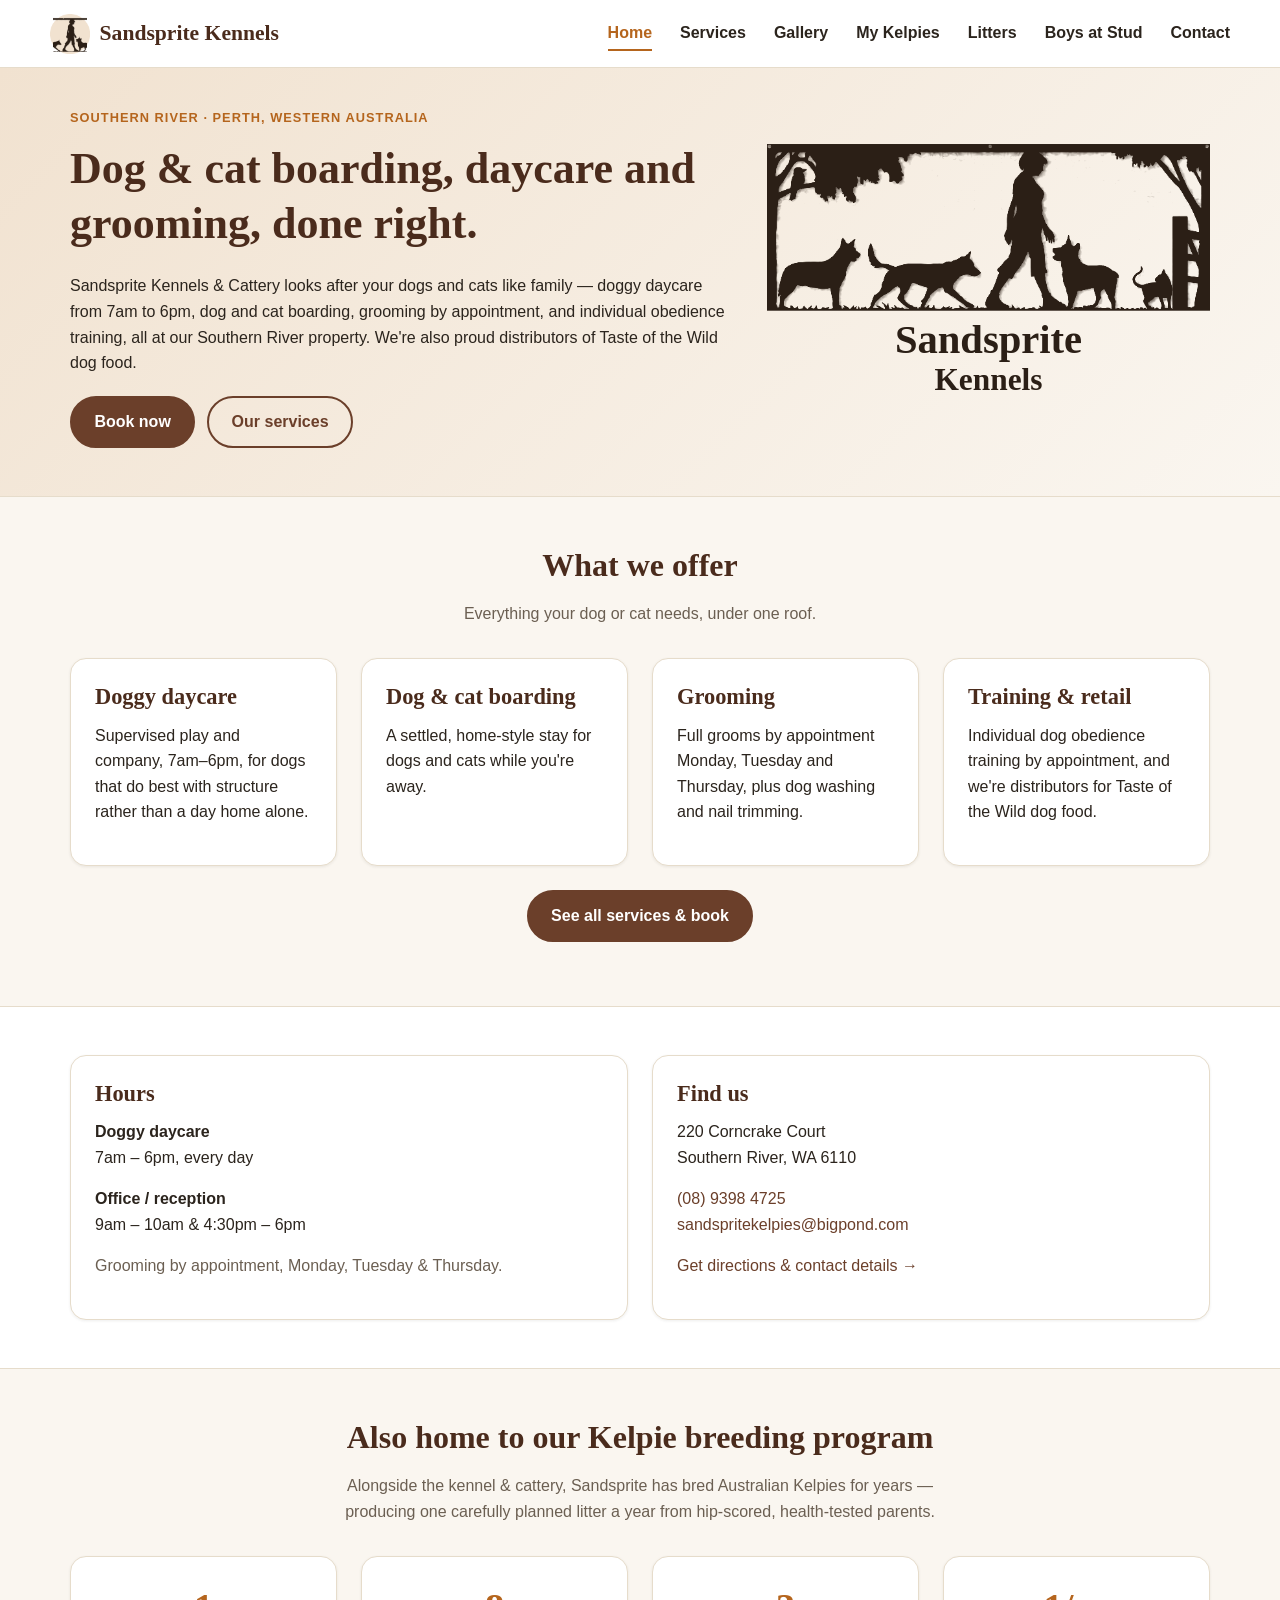
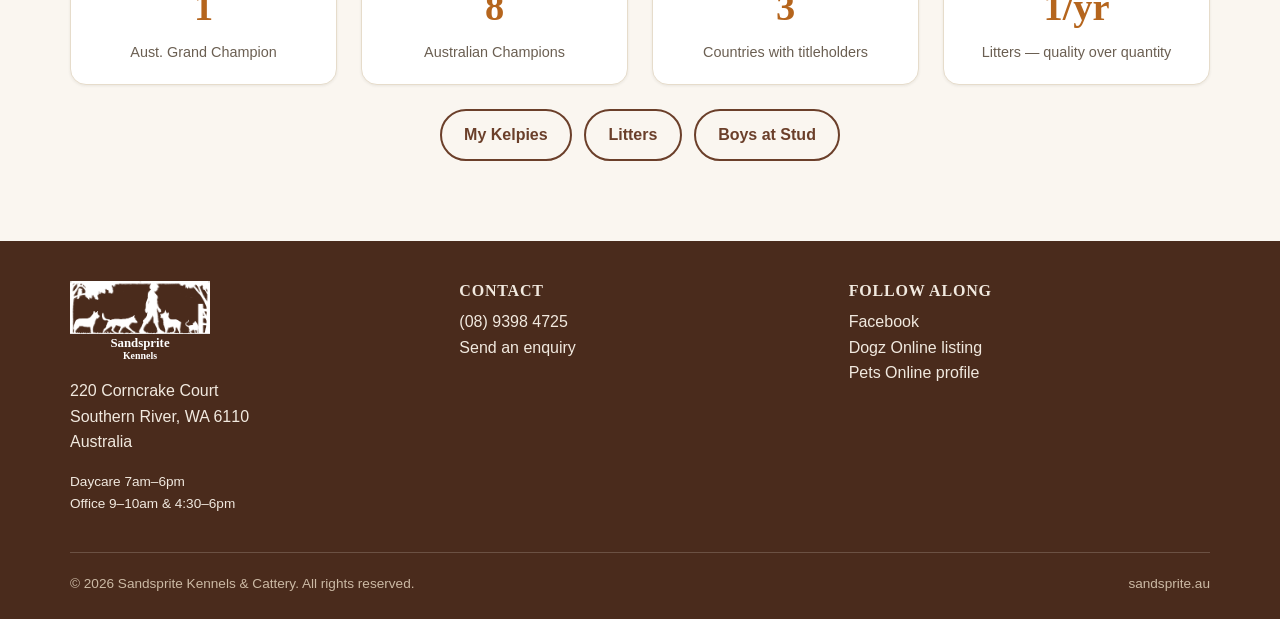
==== index.html @ 26568816 "Website Upload" ====
<!doctype html>
<html lang="en">
<head>
<meta charset="utf-8">
<meta name="viewport" content="width=device-width, initial-scale=1">
<title>Sandsprite Kennels &amp; Cattery | Dog &amp; Cat Boarding, Daycare, Grooming — Southern River, WA</title>
<meta name="description" content="Sandsprite Kennels &amp; Cattery in Southern River, Perth WA offers doggy daycare, dog and cat boarding, grooming, obedience training and pet food retail. Also home to our Australian Kelpie breeding program.">
<link rel="icon" type="image/png" href="assets/favicon.png">
<link rel="stylesheet" href="css/style.css">
</head>
<body>
<a class="skip-link" href="#main">Skip to content</a>

<header class="site-header">
  <div class="container nav-bar">
    <a class="brand" href="index.html">
      <img src="assets/favicon.png" alt="" width="40" height="40">
      Sandsprite Kennels
    </a>
    <button class="nav-toggle" aria-label="Toggle navigation menu" aria-expanded="false">
      <svg viewBox="0 0 24 24" fill="none" stroke-width="2" stroke-linecap="round"><line x1="3" y1="6" x2="21" y2="6"/><line x1="3" y1="12" x2="21" y2="12"/><line x1="3" y1="18" x2="21" y2="18"/></svg>
    </button>
    <ul class="nav-links">
      <li><a href="index.html" aria-current="page">Home</a></li>
      <li><a href="services.html">Services</a></li>
      <li><a href="gallery.html">Gallery</a></li>
      <li><a href="about.html">My Kelpies</a></li>
      <li><a href="litters.html">Litters</a></li>
      <li><a href="stud.html">Boys at Stud</a></li>
      <li><a href="contact.html">Contact</a></li>
    </ul>
  </div>
</header>

<main id="main">

  <section class="hero">
    <div class="container hero-grid">
      <div class="hero-copy">
        <p class="eyebrow">Southern River &middot; Perth, Western Australia</p>
        <h1>Dog &amp; cat boarding, daycare and grooming, done right.</h1>
        <p>Sandsprite Kennels &amp; Cattery looks after your dogs and cats like family — doggy daycare from 7am to 6pm, dog and cat boarding, grooming by appointment, and individual obedience training, all at our Southern River property. We're also proud distributors of Taste of the Wild dog food.</p>
        <div class="btn-row">
          <a class="btn btn-solid" href="https://petmanager.app/portal?token=ac464deee90670b23e10fb9045203dd208fde497" rel="noopener" target="_blank">Book now</a>
          <a class="btn" href="services.html">Our services</a>
        </div>
      </div>
      <div class="hero-art">
        <img src="assets/logo-sign.svg" alt="Sandsprite Kennels sign — a person walking with dogs" width="480" height="291">
      </div>
    </div>
  </section>

  <section class="section">
    <div class="container">
      <div class="section-head">
        <h2>What we offer</h2>
        <p class="muted">Everything your dog or cat needs, under one roof.</p>
      </div>
      <div class="grid grid-4">
        <div class="card">
          <h3>Doggy daycare</h3>
          <p>Supervised play and company, 7am&ndash;6pm, for dogs that do best with structure rather than a day home alone.</p>
        </div>
        <div class="card">
          <h3>Dog &amp; cat boarding</h3>
          <p>A settled, home-style stay for dogs and cats while you're away.</p>
        </div>
        <div class="card">
          <h3>Grooming</h3>
          <p>Full grooms by appointment Monday, Tuesday and Thursday, plus dog washing and nail trimming.</p>
        </div>
        <div class="card">
          <h3>Training &amp; retail</h3>
          <p>Individual dog obedience training by appointment, and we're distributors for Taste of the Wild dog food.</p>
        </div>
      </div>
      <p class="center" style="margin-top:1.5rem;"><a class="btn btn-solid" href="services.html">See all services &amp; book</a></p>
    </div>
  </section>

  <section class="section section-alt">
    <div class="container">
      <div class="grid grid-2">
        <div class="card">
          <h3>Hours</h3>
          <p><strong>Doggy daycare</strong><br>7am &ndash; 6pm, every day</p>
          <p><strong>Office / reception</strong><br>9am &ndash; 10am &amp; 4:30pm &ndash; 6pm</p>
          <p class="muted" style="margin-bottom:0;">Grooming by appointment, Monday, Tuesday &amp; Thursday.</p>
        </div>
        <div class="card">
          <h3>Find us</h3>
          <p>220 Corncrake Court<br>Southern River, WA 6110</p>
          <p><a href="tel:0893984725">(08) 9398 4725</a><br><a href="mailto:sandspritekelpies@bigpond.com">sandspritekelpies@bigpond.com</a></p>
          <p class="mt-0"><a href="contact.html">Get directions &amp; contact details &rarr;</a></p>
        </div>
      </div>
    </div>
  </section>

  <section class="section">
    <div class="container">
      <div class="section-head">
        <h2>Also home to our Kelpie breeding program</h2>
        <p class="muted">Alongside the kennel &amp; cattery, Sandsprite has bred Australian Kelpies for years &mdash; producing one carefully planned litter a year from hip-scored, health-tested parents.</p>
      </div>
      <div class="grid grid-4">
        <div class="card stat-card">
          <span class="stat-num">1</span>
          <span class="stat-label">Aust. Grand Champion</span>
        </div>
        <div class="card stat-card">
          <span class="stat-num">8</span>
          <span class="stat-label">Australian Champions</span>
        </div>
        <div class="card stat-card">
          <span class="stat-num">3</span>
          <span class="stat-label">Countries with titleholders</span>
        </div>
        <div class="card stat-card">
          <span class="stat-num">1/yr</span>
          <span class="stat-label">Litters &mdash; quality over quantity</span>
        </div>
      </div>
      <div class="btn-row center" style="justify-content:center;margin-top:1.5rem;">
        <a class="btn" href="about.html">My Kelpies</a>
        <a class="btn" href="litters.html">Litters</a>
        <a class="btn" href="stud.html">Boys at Stud</a>
      </div>
    </div>
  </section>

</main>

<footer class="site-footer">
  <div class="container">
    <div class="footer-grid">
      <div>
        <img class="footer-logo" src="assets/logo-sign.svg" alt="Sandsprite Kennels" width="140" height="85">
        <p>220 Corncrake Court<br>Southern River, WA 6110<br>Australia</p>
        <p style="margin-top:0.5rem;font-size:0.85rem;">Daycare 7am&ndash;6pm<br>Office 9&ndash;10am &amp; 4:30&ndash;6pm</p>
      </div>
      <div>
        <h4>Contact</h4>
        <p><a href="tel:0893984725">(08) 9398 4725</a><br>
        <a href="contact.html">Send an enquiry</a></p>
      </div>
      <div>
        <h4>Follow along</h4>
        <p><a href="https://www.facebook.com/p/Sandsprite-Kennels-61556303832501/" rel="noopener" target="_blank">Facebook</a><br>
        <a href="https://www.dogzonline.com.au/breeds/member.asp?name=trinity" rel="noopener" target="_blank">Dogz Online listing</a><br>
        <a href="https://petsonline.com.au/breeder/sandsprite/" rel="noopener" target="_blank">Pets Online profile</a></p>
      </div>
    </div>
    <div class="footer-bottom">
      <span>&copy; <span id="year"></span> Sandsprite Kennels &amp; Cattery. All rights reserved.</span>
      <span>sandsprite.au</span>
    </div>
  </div>
</footer>

<script src="js/main.js"></script>
<script>document.getElementById("year").textContent = new Date().getFullYear();</script>
</body>
</html>
---- css/style.css ----
/* Sandsprite Kennels — shared stylesheet
   Mobile-first. Breakpoints: 600px (tablet), 900px (small desktop), 1200px (wide desktop). */

:root {
  --color-bg: #faf6f0;
  --color-surface: #ffffff;
  --color-text: #2b241d;
  --color-text-muted: #6b5f52;
  --color-primary: #6b3f2a;
  --color-primary-dark: #4a2b1c;
  --color-accent: #b5651d;
  --color-accent-light: #f1e2d0;
  --color-border: #e6dccb;
  --radius: 10px;
  --radius-lg: 16px;
  --max-width: 1180px;
  --font-sans: -apple-system, BlinkMacSystemFont, "Segoe UI", Roboto, Helvetica, Arial, sans-serif;
  --font-serif: Georgia, "Times New Roman", serif;
  --shadow-sm: 0 1px 3px rgba(43, 36, 29, 0.08);
  --shadow-md: 0 6px 20px rgba(43, 36, 29, 0.12);
}

@media (prefers-color-scheme: dark) {
  :root {
    --color-bg: #201a15;
    --color-surface: #2a231c;
    --color-text: #f1e9df;
    --color-text-muted: #c7b9a8;
    --color-primary: #e0a978;
    --color-primary-dark: #f1c9a1;
    --color-accent: #d98a44;
    --color-accent-light: #3a2c1f;
    --color-border: #453a2f;
    --shadow-sm: 0 1px 3px rgba(0, 0, 0, 0.4);
    --shadow-md: 0 6px 20px rgba(0, 0, 0, 0.5);
  }
}

* {
  box-sizing: border-box;
}

html {
  -webkit-text-size-adjust: 100%;
  text-size-adjust: 100%;
}

body {
  margin: 0;
  font-family: var(--font-sans);
  color: var(--color-text);
  background: var(--color-bg);
  line-height: 1.6;
  overflow-x: hidden;
}

img {
  max-width: 100%;
  height: auto;
  display: block;
}

a {
  color: var(--color-primary);
  text-decoration: none;
}
a:hover,
a:focus-visible {
  text-decoration: underline;
}

h1, h2, h3, h4 {
  font-family: var(--font-serif);
  line-height: 1.25;
  margin: 0 0 0.5em;
  color: var(--color-primary-dark);
}

h1 { font-size: clamp(1.8rem, 5vw, 2.75rem); }
h2 { font-size: clamp(1.4rem, 3.5vw, 2rem); }
h3 { font-size: clamp(1.1rem, 2.5vw, 1.4rem); }

p { margin: 0 0 1em; }

.container {
  width: 100%;
  max-width: var(--max-width);
  margin: 0 auto;
  padding: 0 1.25rem;
}

/* Skip link for accessibility */
.skip-link {
  position: absolute;
  left: -9999px;
  top: 0;
  background: var(--color-primary);
  color: #fff;
  padding: 0.75rem 1.25rem;
  z-index: 1000;
  border-radius: 0 0 var(--radius) 0;
}
.skip-link:focus {
  left: 0;
}

/* ---------- Header / Nav ---------- */
.site-header {
  background: var(--color-surface);
  border-bottom: 1px solid var(--color-border);
  position: sticky;
  top: 0;
  z-index: 100;
}

.nav-bar {
  display: flex;
  align-items: center;
  justify-content: space-between;
  flex-wrap: wrap;
  padding: 0.85rem 0;
}

.brand {
  display: flex;
  align-items: center;
  gap: 0.6rem;
  font-family: var(--font-serif);
  font-size: 1.35rem;
  font-weight: bold;
  color: var(--color-primary-dark);
}
.brand:hover { text-decoration: none; }
.brand img { width: 40px; height: 40px; }

.nav-toggle {
  display: flex;
  align-items: center;
  justify-content: center;
  width: 44px;
  height: 44px;
  background: transparent;
  border: 1px solid var(--color-border);
  border-radius: var(--radius);
  cursor: pointer;
}
.nav-toggle svg { width: 22px; height: 22px; stroke: var(--color-primary-dark); }

.nav-links {
  list-style: none;
  margin: 0;
  padding: 1rem 0 0.5rem;
  display: none;
  flex-direction: column;
  gap: 0.25rem;
}
.nav-links.is-open { display: flex; flex-basis: 100%; width: 100%; }

.nav-links a {
  display: block;
  padding: 0.6rem 0.25rem;
  color: var(--color-text);
  font-weight: 600;
  border-bottom: 1px solid var(--color-border);
}
.nav-links a:hover,
.nav-links a[aria-current="page"] {
  color: var(--color-accent);
  text-decoration: none;
}

@media (min-width: 700px) {
  .nav-toggle { display: none; }
  .nav-links {
    display: flex !important;
    flex-direction: row;
    padding: 0;
    gap: 1.75rem;
  }
  .nav-links a {
    border-bottom: none;
    padding: 0.25rem 0;
  }
  .nav-links a[aria-current="page"] {
    border-bottom: 2px solid var(--color-accent);
  }
}

/* ---------- Hero ---------- */
.hero {
  background: linear-gradient(135deg, var(--color-accent-light), var(--color-bg));
  border-bottom: 1px solid var(--color-border);
  padding: 2.5rem 0 3rem;
}
.hero-grid {
  display: grid;
  gap: 2rem;
  align-items: center;
}
.hero-copy .eyebrow {
  text-transform: uppercase;
  letter-spacing: 0.08em;
  font-size: 0.8rem;
  font-weight: 700;
  color: var(--color-accent);
}
.hero-art {
  display: flex;
  justify-content: center;
}
.hero-art svg { width: 100%; max-width: 320px; }

@media (min-width: 900px) {
  .hero-grid {
    grid-template-columns: 3fr 2fr;
  }
}

/* ---------- Buttons ---------- */
.btn {
  display: inline-block;
  padding: 0.7rem 1.4rem;
  border-radius: 999px;
  font-weight: 700;
  border: 2px solid var(--color-primary);
  color: var(--color-primary);
  background: transparent;
}
.btn:hover { text-decoration: none; background: var(--color-primary); color: #fff; }
.btn-solid {
  background: var(--color-primary);
  color: #fff;
}
.btn-solid:hover { background: var(--color-primary-dark); border-color: var(--color-primary-dark); color: #fff; }
.btn-row { display: flex; flex-wrap: wrap; gap: 0.75rem; margin-top: 1.25rem; }

/* ---------- Sections ---------- */
.section {
  padding: 3rem 0;
}
.section-alt {
  background: var(--color-surface);
  border-top: 1px solid var(--color-border);
  border-bottom: 1px solid var(--color-border);
}
.section-head {
  max-width: 640px;
  margin: 0 auto 2rem;
  text-align: center;
}

/* ---------- Cards / grids ---------- */
.grid {
  display: grid;
  gap: 1.5rem;
  grid-template-columns: 1fr;
}
@media (min-width: 600px) {
  .grid-2 { grid-template-columns: repeat(2, 1fr); }
}
@media (min-width: 900px) {
  .grid-3 { grid-template-columns: repeat(3, 1fr); }
  .grid-4 { grid-template-columns: repeat(4, 1fr); }
}

.card {
  background: var(--color-surface);
  border: 1px solid var(--color-border);
  border-radius: var(--radius-lg);
  padding: 1.5rem;
  box-shadow: var(--shadow-sm);
}
.card h3 { margin-top: 0; }

.stat-card {
  text-align: center;
  padding: 1.25rem 1rem;
}
.stat-card .stat-num {
  font-family: var(--font-serif);
  font-size: clamp(1.6rem, 4vw, 2.4rem);
  color: var(--color-accent);
  font-weight: bold;
  display: block;
}
.stat-card .stat-label {
  color: var(--color-text-muted);
  font-size: 0.9rem;
}

/* ---------- Gallery ---------- */
.gallery-grid {
  display: grid;
  grid-template-columns: repeat(2, 1fr);
  gap: 0.75rem;
}
@media (min-width: 600px) {
  .gallery-grid { grid-template-columns: repeat(3, 1fr); gap: 1rem; }
}
@media (min-width: 900px) {
  .gallery-grid { grid-template-columns: repeat(4, 1fr); }
}
.gallery-item {
  position: relative;
  aspect-ratio: 4 / 3;
  border-radius: var(--radius);
  overflow: hidden;
  border: 1px solid var(--color-border);
  background: var(--color-accent-light);
  display: flex;
  align-items: center;
  justify-content: center;
}
.gallery-item svg { width: 45%; opacity: 0.55; }
.gallery-item img.photo {
  width: 100%;
  height: 100%;
  object-fit: cover;
}
.gallery-item figcaption {
  position: absolute;
  inset: auto 0 0 0;
  background: rgba(0, 0, 0, 0.65);
  color: #fff;
  font-size: 0.78rem;
  padding: 0.4rem 0.6rem;
  overflow: hidden;
  text-overflow: ellipsis;
  white-space: nowrap;
}

/* ---------- Tables (litters / pedigree-ish info) ---------- */
.table-wrap {
  overflow-x: auto;
  border: 1px solid var(--color-border);
  border-radius: var(--radius);
}
table {
  width: 100%;
  border-collapse: collapse;
  min-width: 480px;
}
th, td {
  text-align: left;
  padding: 0.75rem 1rem;
  border-bottom: 1px solid var(--color-border);
  white-space: nowrap;
}
th {
  background: var(--color-accent-light);
  color: var(--color-primary-dark);
}
tr:last-child td { border-bottom: none; }

/* ---------- Forms ---------- */
.form-grid {
  display: grid;
  gap: 1rem;
  grid-template-columns: 1fr;
  max-width: 640px;
}
@media (min-width: 600px) {
  .form-grid.two-col { grid-template-columns: 1fr 1fr; }
  .form-grid.two-col .full { grid-column: 1 / -1; }
}
label {
  font-weight: 600;
  display: block;
  margin-bottom: 0.35rem;
}
input, textarea, select {
  width: 100%;
  padding: 0.65rem 0.8rem;
  border: 1px solid var(--color-border);
  border-radius: var(--radius);
  font: inherit;
  color: var(--color-text);
  background: var(--color-surface);
}
input:focus, textarea:focus, select:focus {
  outline: 2px solid var(--color-accent);
  outline-offset: 1px;
}

/* ---------- Badges ---------- */
.badge {
  display: inline-block;
  background: var(--color-accent-light);
  color: var(--color-primary-dark);
  font-size: 0.8rem;
  font-weight: 700;
  padding: 0.25rem 0.65rem;
  border-radius: 999px;
  margin: 0 0.35rem 0.35rem 0;
}

/* ---------- Footer ---------- */
.site-footer {
  background: var(--color-primary-dark);
  color: #f1e9df;
  padding: 2.5rem 0 1.5rem;
  margin-top: 2rem;
}
.site-footer a { color: #f1e9df; }
.footer-logo {
  width: 140px;
  height: auto;
  margin-bottom: 0.75rem;
  filter: brightness(0) invert(1);
}
.footer-grid {
  display: grid;
  gap: 1.75rem;
  grid-template-columns: 1fr;
  margin-bottom: 1.5rem;
}
@media (min-width: 700px) {
  .footer-grid { grid-template-columns: repeat(3, 1fr); }
}
.footer-grid h4 {
  color: #f1e9df;
  font-size: 1rem;
  text-transform: uppercase;
  letter-spacing: 0.05em;
}
.footer-bottom {
  border-top: 1px solid rgba(241, 233, 223, 0.2);
  padding-top: 1.25rem;
  font-size: 0.85rem;
  color: #cbb9a4;
  display: flex;
  flex-wrap: wrap;
  gap: 0.5rem 1.5rem;
  justify-content: space-between;
}

/* ---------- Utility ---------- */
.muted { color: var(--color-text-muted); }
.center { text-align: center; }
.mt-0 { margin-top: 0; }
.notice {
  background: var(--color-accent-light);
  border: 1px solid var(--color-border);
  border-radius: var(--radius);
  padding: 1rem 1.25rem;
}
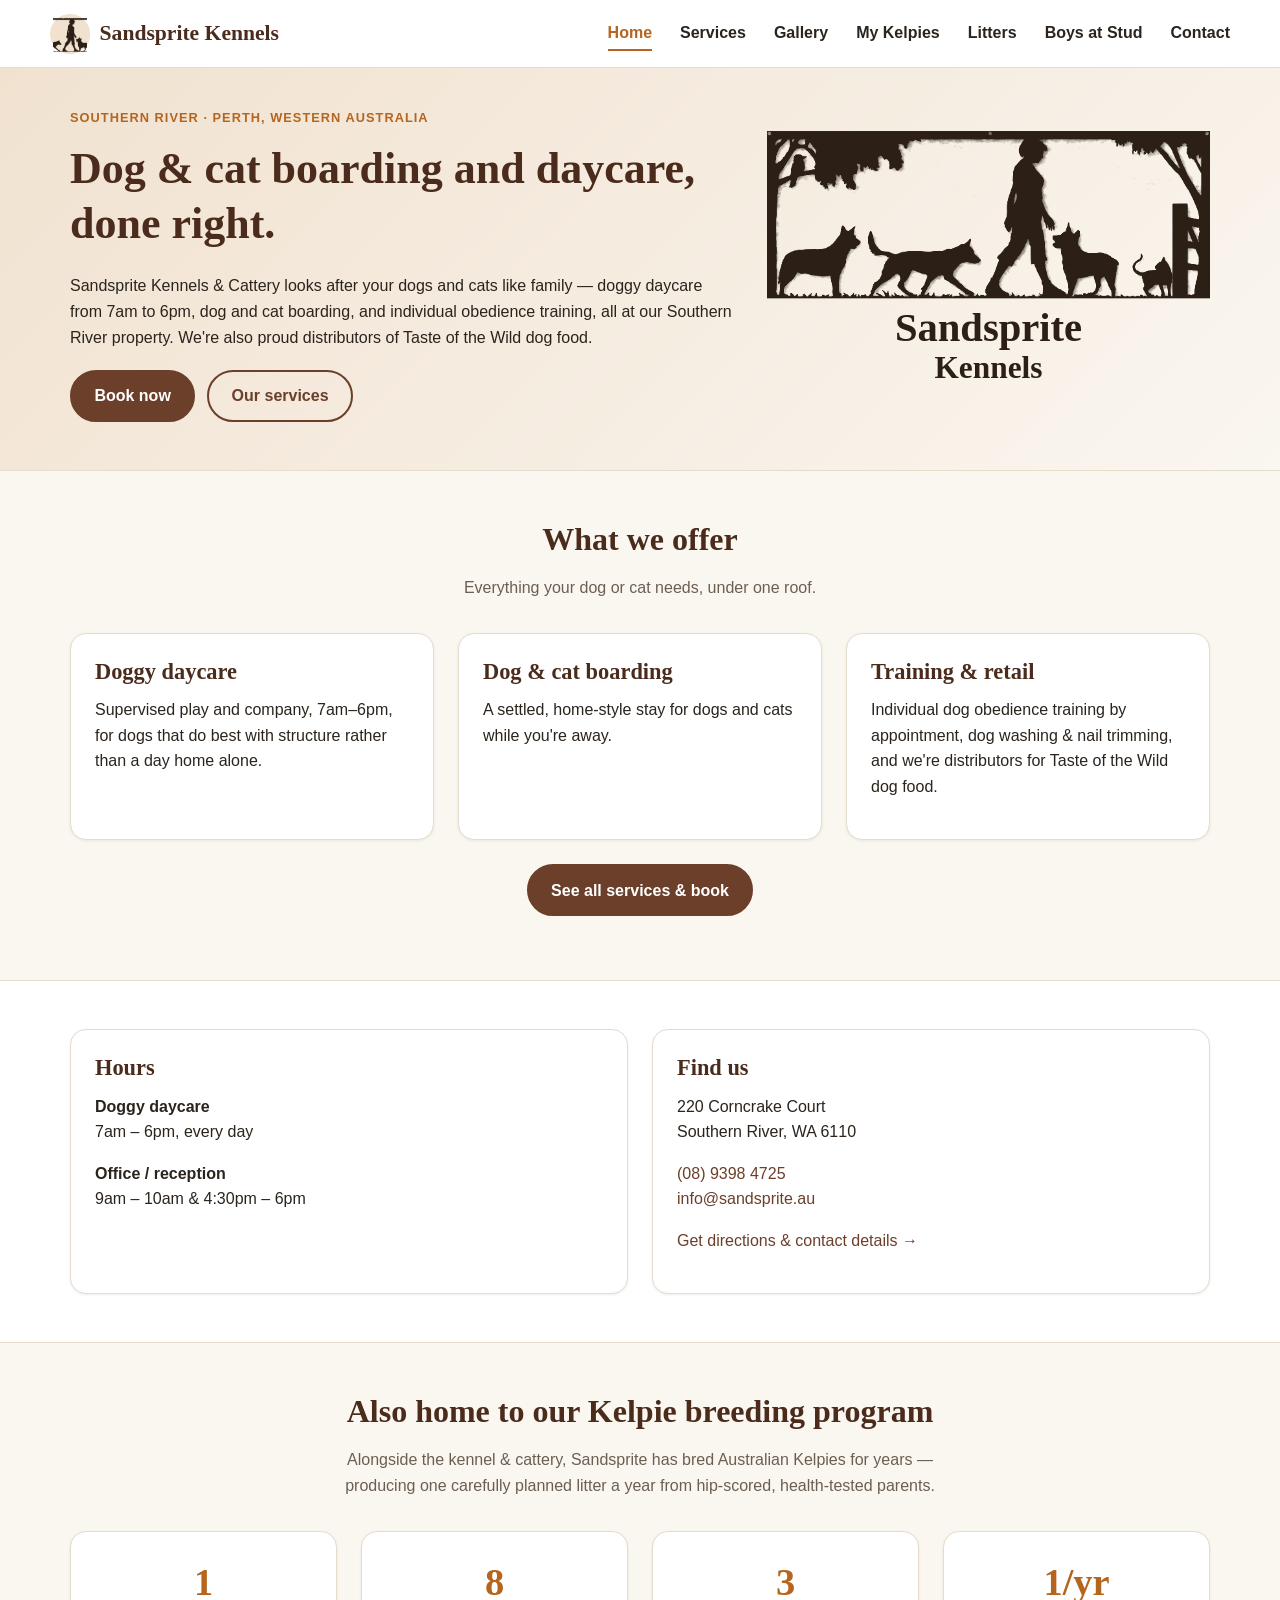
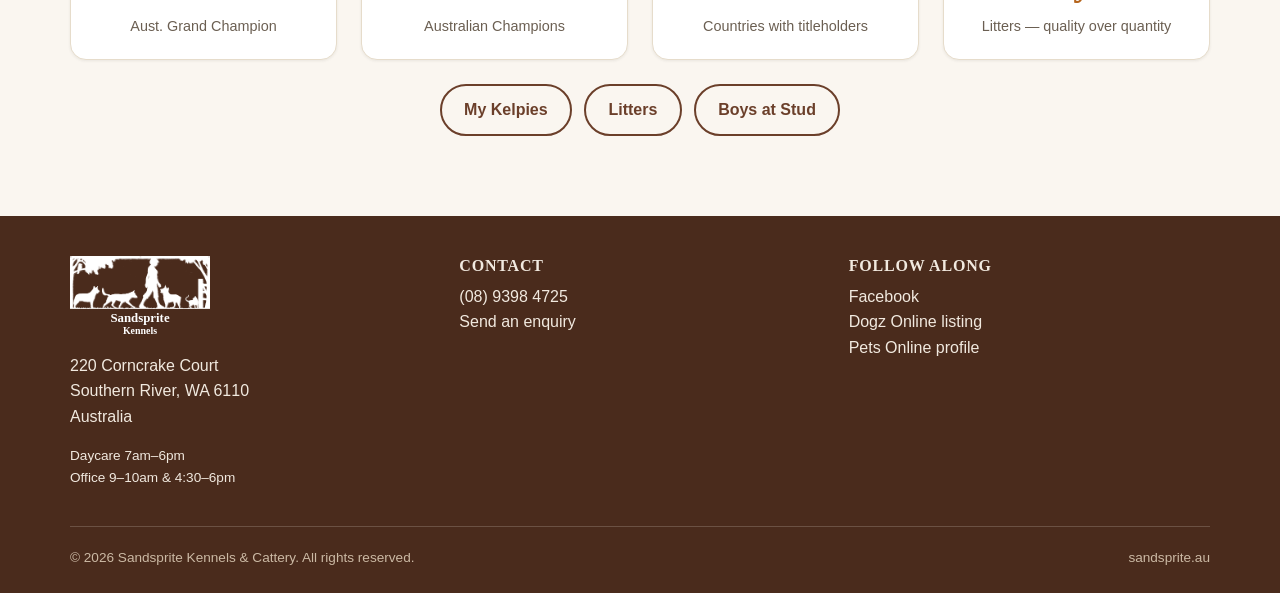
==== commit 10b8683f: "Remove grooming service and fix contact email Grooming isn't currently offered, so pulled it from ti" ====
--- a/index.html
+++ b/index.html
@@ -3,8 +3,8 @@
 <head>
 <meta charset="utf-8">
 <meta name="viewport" content="width=device-width, initial-scale=1">
-<title>Sandsprite Kennels &amp; Cattery | Dog &amp; Cat Boarding, Daycare, Grooming — Southern River, WA</title>
-<meta name="description" content="Sandsprite Kennels &amp; Cattery in Southern River, Perth WA offers doggy daycare, dog and cat boarding, grooming, obedience training and pet food retail. Also home to our Australian Kelpie breeding program.">
+<title>Sandsprite Kennels &amp; Cattery | Dog &amp; Cat Boarding &amp; Daycare — Southern River, WA</title>
+<meta name="description" content="Sandsprite Kennels &amp; Cattery in Southern River, Perth WA offers doggy daycare, dog and cat boarding, dog washing, obedience training and pet food retail. Also home to our Australian Kelpie breeding program.">
 <link rel="icon" type="image/png" href="assets/favicon.png">
 <link rel="stylesheet" href="css/style.css">
 </head>
@@ -38,8 +38,8 @@
     <div class="container hero-grid">
       <div class="hero-copy">
         <p class="eyebrow">Southern River &middot; Perth, Western Australia</p>
-        <h1>Dog &amp; cat boarding, daycare and grooming, done right.</h1>
-        <p>Sandsprite Kennels &amp; Cattery looks after your dogs and cats like family — doggy daycare from 7am to 6pm, dog and cat boarding, grooming by appointment, and individual obedience training, all at our Southern River property. We're also proud distributors of Taste of the Wild dog food.</p>
+        <h1>Dog &amp; cat boarding and daycare, done right.</h1>
+        <p>Sandsprite Kennels &amp; Cattery looks after your dogs and cats like family — doggy daycare from 7am to 6pm, dog and cat boarding, and individual obedience training, all at our Southern River property. We're also proud distributors of Taste of the Wild dog food.</p>
         <div class="btn-row">
           <a class="btn btn-solid" href="https://petmanager.app/portal?token=ac464deee90670b23e10fb9045203dd208fde497" rel="noopener" target="_blank">Book now</a>
           <a class="btn" href="services.html">Our services</a>
@@ -57,7 +57,7 @@
         <h2>What we offer</h2>
         <p class="muted">Everything your dog or cat needs, under one roof.</p>
       </div>
-      <div class="grid grid-4">
+      <div class="grid grid-3">
         <div class="card">
           <h3>Doggy daycare</h3>
           <p>Supervised play and company, 7am&ndash;6pm, for dogs that do best with structure rather than a day home alone.</p>
@@ -67,12 +67,8 @@
           <p>A settled, home-style stay for dogs and cats while you're away.</p>
         </div>
         <div class="card">
-          <h3>Grooming</h3>
-          <p>Full grooms by appointment Monday, Tuesday and Thursday, plus dog washing and nail trimming.</p>
-        </div>
-        <div class="card">
           <h3>Training &amp; retail</h3>
-          <p>Individual dog obedience training by appointment, and we're distributors for Taste of the Wild dog food.</p>
+          <p>Individual dog obedience training by appointment, dog washing &amp; nail trimming, and we're distributors for Taste of the Wild dog food.</p>
         </div>
       </div>
       <p class="center" style="margin-top:1.5rem;"><a class="btn btn-solid" href="services.html">See all services &amp; book</a></p>
@@ -85,13 +81,12 @@
         <div class="card">
           <h3>Hours</h3>
           <p><strong>Doggy daycare</strong><br>7am &ndash; 6pm, every day</p>
-          <p><strong>Office / reception</strong><br>9am &ndash; 10am &amp; 4:30pm &ndash; 6pm</p>
-          <p class="muted" style="margin-bottom:0;">Grooming by appointment, Monday, Tuesday &amp; Thursday.</p>
+          <p class="mt-0" style="margin-bottom:0;"><strong>Office / reception</strong><br>9am &ndash; 10am &amp; 4:30pm &ndash; 6pm</p>
         </div>
         <div class="card">
           <h3>Find us</h3>
           <p>220 Corncrake Court<br>Southern River, WA 6110</p>
-          <p><a href="tel:0893984725">(08) 9398 4725</a><br><a href="mailto:sandspritekelpies@bigpond.com">sandspritekelpies@bigpond.com</a></p>
+          <p><a href="tel:0893984725">(08) 9398 4725</a><br><a href="mailto:info@sandsprite.au">info@sandsprite.au</a></p>
           <p class="mt-0"><a href="contact.html">Get directions &amp; contact details &rarr;</a></p>
         </div>
       </div>
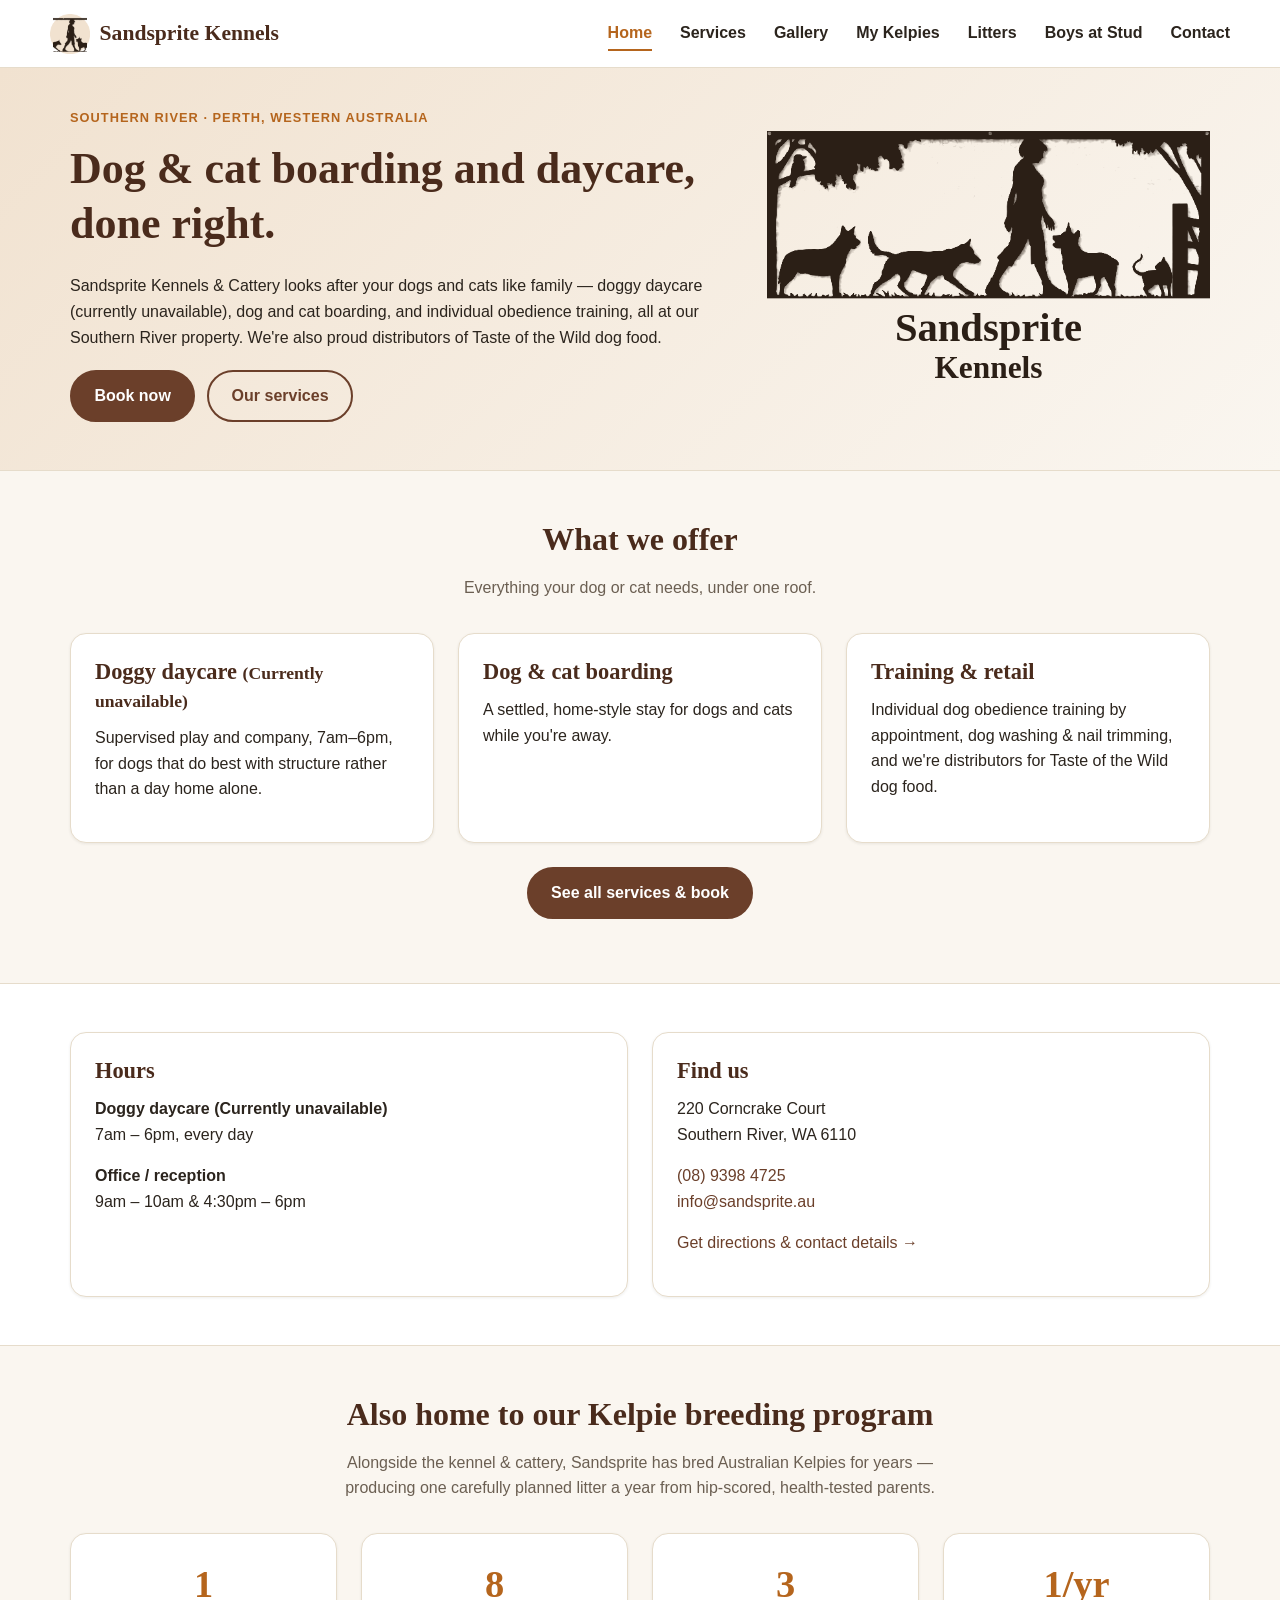
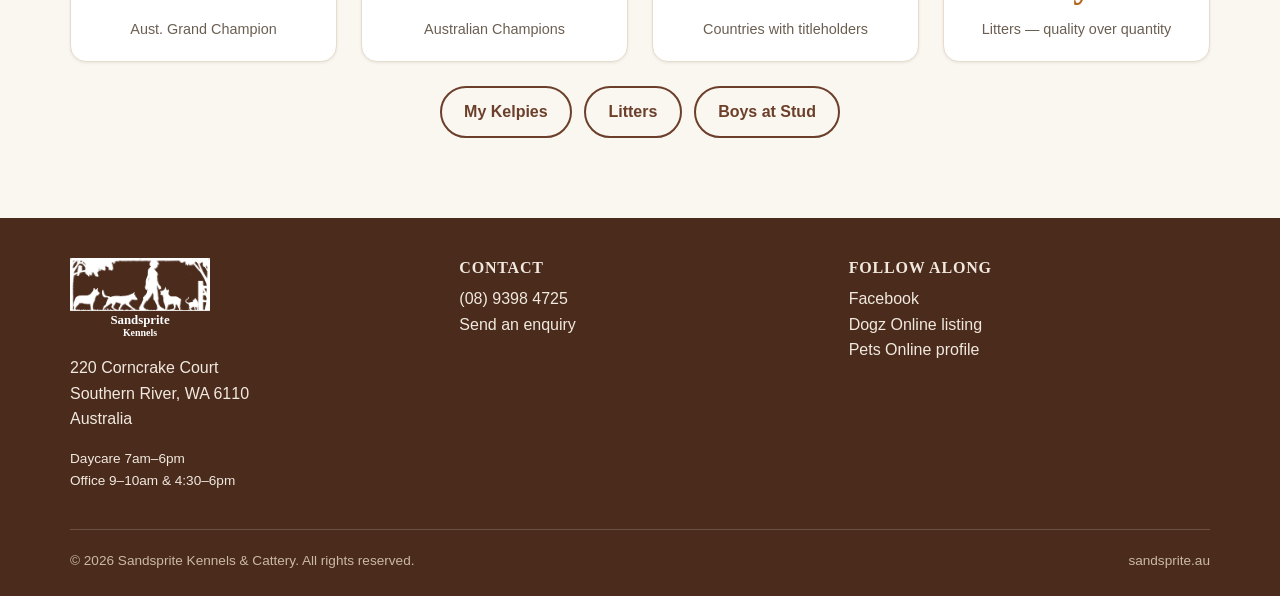
==== commit 16a7af48: "Fill in remaining Facilities categories; mark Doggy daycare unavailable Facilities: Cattery (4 photo" ====
--- a/index.html
+++ b/index.html
@@ -39,7 +39,7 @@
       <div class="hero-copy">
         <p class="eyebrow">Southern River &middot; Perth, Western Australia</p>
         <h1>Dog &amp; cat boarding and daycare, done right.</h1>
-        <p>Sandsprite Kennels &amp; Cattery looks after your dogs and cats like family — doggy daycare from 7am to 6pm, dog and cat boarding, and individual obedience training, all at our Southern River property. We're also proud distributors of Taste of the Wild dog food.</p>
+        <p>Sandsprite Kennels &amp; Cattery looks after your dogs and cats like family — doggy daycare (currently unavailable), dog and cat boarding, and individual obedience training, all at our Southern River property. We're also proud distributors of Taste of the Wild dog food.</p>
         <div class="btn-row">
           <a class="btn btn-solid" href="https://petmanager.app/portal?token=ac464deee90670b23e10fb9045203dd208fde497" rel="noopener" target="_blank">Book now</a>
           <a class="btn" href="services.html">Our services</a>
@@ -59,7 +59,7 @@
       </div>
       <div class="grid grid-3">
         <div class="card">
-          <h3>Doggy daycare</h3>
+          <h3>Doggy daycare <span class="unavailable-note">(Currently unavailable)</span></h3>
           <p>Supervised play and company, 7am&ndash;6pm, for dogs that do best with structure rather than a day home alone.</p>
         </div>
         <div class="card">
@@ -80,7 +80,7 @@
       <div class="grid grid-2">
         <div class="card">
           <h3>Hours</h3>
-          <p><strong>Doggy daycare</strong><br>7am &ndash; 6pm, every day</p>
+          <p><strong>Doggy daycare (Currently unavailable)</strong><br>7am &ndash; 6pm, every day</p>
           <p class="mt-0" style="margin-bottom:0;"><strong>Office / reception</strong><br>9am &ndash; 10am &amp; 4:30pm &ndash; 6pm</p>
         </div>
         <div class="card">
--- a/css/style.css
+++ b/css/style.css
@@ -18,6 +18,14 @@
   --font-serif: Georgia, "Times New Roman", serif;
   --shadow-sm: 0 1px 3px rgba(43, 36, 29, 0.08);
   --shadow-md: 0 6px 20px rgba(43, 36, 29, 0.12);
+
+  /* Footer sits on --color-primary-dark, which flips light/dark below —
+     these pair with whichever shade that resolves to, so footer text
+     always contrasts against its own background. */
+  --color-footer-text: #f1e9df;
+  --color-footer-text-muted: #cbb9a4;
+  --color-footer-border: rgba(241, 233, 223, 0.2);
+  --footer-logo-filter: brightness(0) invert(1);
 }
 
 @media (prefers-color-scheme: dark) {
@@ -33,6 +41,12 @@
     --color-border: #453a2f;
     --shadow-sm: 0 1px 3px rgba(0, 0, 0, 0.4);
     --shadow-md: 0 6px 20px rgba(0, 0, 0, 0.5);
+
+    /* --color-primary-dark is now light, so footer text/border/logo flip to dark */
+    --color-footer-text: #4a2b1c;
+    --color-footer-text-muted: #6b3f2a;
+    --color-footer-border: rgba(43, 27, 16, 0.25);
+    --footer-logo-filter: none;
   }
 }
 
@@ -79,6 +93,7 @@
 h1 { font-size: clamp(1.8rem, 5vw, 2.75rem); }
 h2 { font-size: clamp(1.4rem, 3.5vw, 2rem); }
 h3 { font-size: clamp(1.1rem, 2.5vw, 1.4rem); }
+.unavailable-note { font-size: 1.1rem; }
 
 p { margin: 0 0 1em; }
 
@@ -227,6 +242,21 @@
   background: transparent;
 }
 .btn:hover { text-decoration: none; background: var(--color-primary); color: #fff; }
+.btn:disabled,
+.btn[disabled] {
+  border-color: var(--color-border);
+  color: var(--color-text-muted);
+  background: transparent;
+  cursor: not-allowed;
+  opacity: 0.65;
+  font-family: inherit;
+  font-size: inherit;
+}
+.btn:disabled:hover,
+.btn[disabled]:hover {
+  background: transparent;
+  color: var(--color-text-muted);
+}
 .btn-solid {
   background: var(--color-primary);
   color: #fff;
@@ -312,6 +342,17 @@
   justify-content: center;
 }
 .gallery-item svg { width: 45%; opacity: 0.55; }
+.gallery-item > a,
+.gallery-item-trigger {
+  display: block;
+  width: 100%;
+  height: 100%;
+  border: none;
+  padding: 0;
+  margin: 0;
+  background: none;
+  cursor: pointer;
+}
 .gallery-item img.photo {
   width: 100%;
   height: 100%;
@@ -328,6 +369,123 @@
   text-overflow: ellipsis;
   white-space: nowrap;
 }
+.gallery-item figcaption.has-description {
+  white-space: normal;
+  overflow: visible;
+  text-overflow: unset;
+  line-height: 1.35;
+}
+.gallery-item figcaption .desc {
+  display: block;
+  font-size: 0.72rem;
+  font-weight: 400;
+  opacity: 0.85;
+  margin-top: 0.15rem;
+}
+
+/* ---------- Kelpie titleholder tiles (overlay caption explains the title/award) ---------- */
+.kelpie-item figcaption {
+  white-space: normal;
+  overflow: visible;
+  text-overflow: unset;
+  line-height: 1.35;
+  padding: 0.6rem 0.75rem;
+}
+.kelpie-item figcaption strong {
+  display: block;
+  font-size: 0.9rem;
+  margin-bottom: 0.2rem;
+}
+.kelpie-item figcaption span {
+  display: block;
+  font-size: 0.78rem;
+  font-weight: 400;
+  opacity: 0.9;
+}
+
+/* ---------- Lightbox (facilities category galleries) ---------- */
+.lightbox-overlay {
+  position: fixed;
+  inset: 0;
+  background: rgba(0, 0, 0, 0.85);
+  z-index: 1000;
+  display: flex;
+  align-items: center;
+  justify-content: center;
+  padding: 2rem 1rem;
+}
+.lightbox-overlay[hidden] { display: none; }
+.lightbox-content {
+  position: relative;
+  max-width: 90vw;
+  max-height: 90vh;
+  display: flex;
+  flex-direction: column;
+  align-items: center;
+}
+.lightbox-image {
+  max-width: 90vw;
+  max-height: 70vh;
+  object-fit: contain;
+  border-radius: var(--radius);
+  background: #000;
+}
+.lightbox-close {
+  position: absolute;
+  top: -2.5rem;
+  right: 0;
+  font-size: 2rem;
+  line-height: 1;
+  color: #fff;
+  background: none;
+  border: none;
+  cursor: pointer;
+  padding: 0.25rem 0.5rem;
+}
+.lightbox-prev,
+.lightbox-next {
+  position: absolute;
+  top: 50%;
+  transform: translateY(-50%);
+  font-size: 2.5rem;
+  line-height: 1;
+  color: #fff;
+  background: rgba(0, 0, 0, 0.35);
+  border: none;
+  border-radius: 999px;
+  width: 2.75rem;
+  height: 2.75rem;
+  cursor: pointer;
+}
+.lightbox-prev { left: -0.5rem; }
+.lightbox-next { right: -0.5rem; }
+@media (min-width: 700px) {
+  .lightbox-prev { left: -3.5rem; }
+  .lightbox-next { right: -3.5rem; }
+}
+.lightbox-info {
+  color: #fff;
+  text-align: center;
+  margin-top: 1rem;
+  max-width: 90vw;
+}
+.lightbox-caption {
+  display: block;
+  font-size: 0.95rem;
+}
+.lightbox-counter {
+  display: block;
+  font-size: 0.8rem;
+  opacity: 0.75;
+  margin-top: 0.25rem;
+}
+.lightbox-original {
+  display: inline-block;
+  margin-top: 0.5rem;
+  color: #fff;
+  text-decoration: underline;
+  font-size: 0.85rem;
+}
 
 /* ---------- Tables (litters / pedigree-ish info) ---------- */
 .table-wrap {
@@ -397,16 +555,16 @@
 /* ---------- Footer ---------- */
 .site-footer {
   background: var(--color-primary-dark);
-  color: #f1e9df;
+  color: var(--color-footer-text);
   padding: 2.5rem 0 1.5rem;
   margin-top: 2rem;
 }
-.site-footer a { color: #f1e9df; }
+.site-footer a { color: var(--color-footer-text); }
 .footer-logo {
   width: 140px;
   height: auto;
   margin-bottom: 0.75rem;
-  filter: brightness(0) invert(1);
+  filter: var(--footer-logo-filter);
 }
 .footer-grid {
   display: grid;
@@ -418,16 +576,16 @@
   .footer-grid { grid-template-columns: repeat(3, 1fr); }
 }
 .footer-grid h4 {
-  color: #f1e9df;
+  color: var(--color-footer-text);
   font-size: 1rem;
   text-transform: uppercase;
   letter-spacing: 0.05em;
 }
 .footer-bottom {
-  border-top: 1px solid rgba(241, 233, 223, 0.2);
+  border-top: 1px solid var(--color-footer-border);
   padding-top: 1.25rem;
   font-size: 0.85rem;
-  color: #cbb9a4;
+  color: var(--color-footer-text-muted);
   display: flex;
   flex-wrap: wrap;
   gap: 0.5rem 1.5rem;
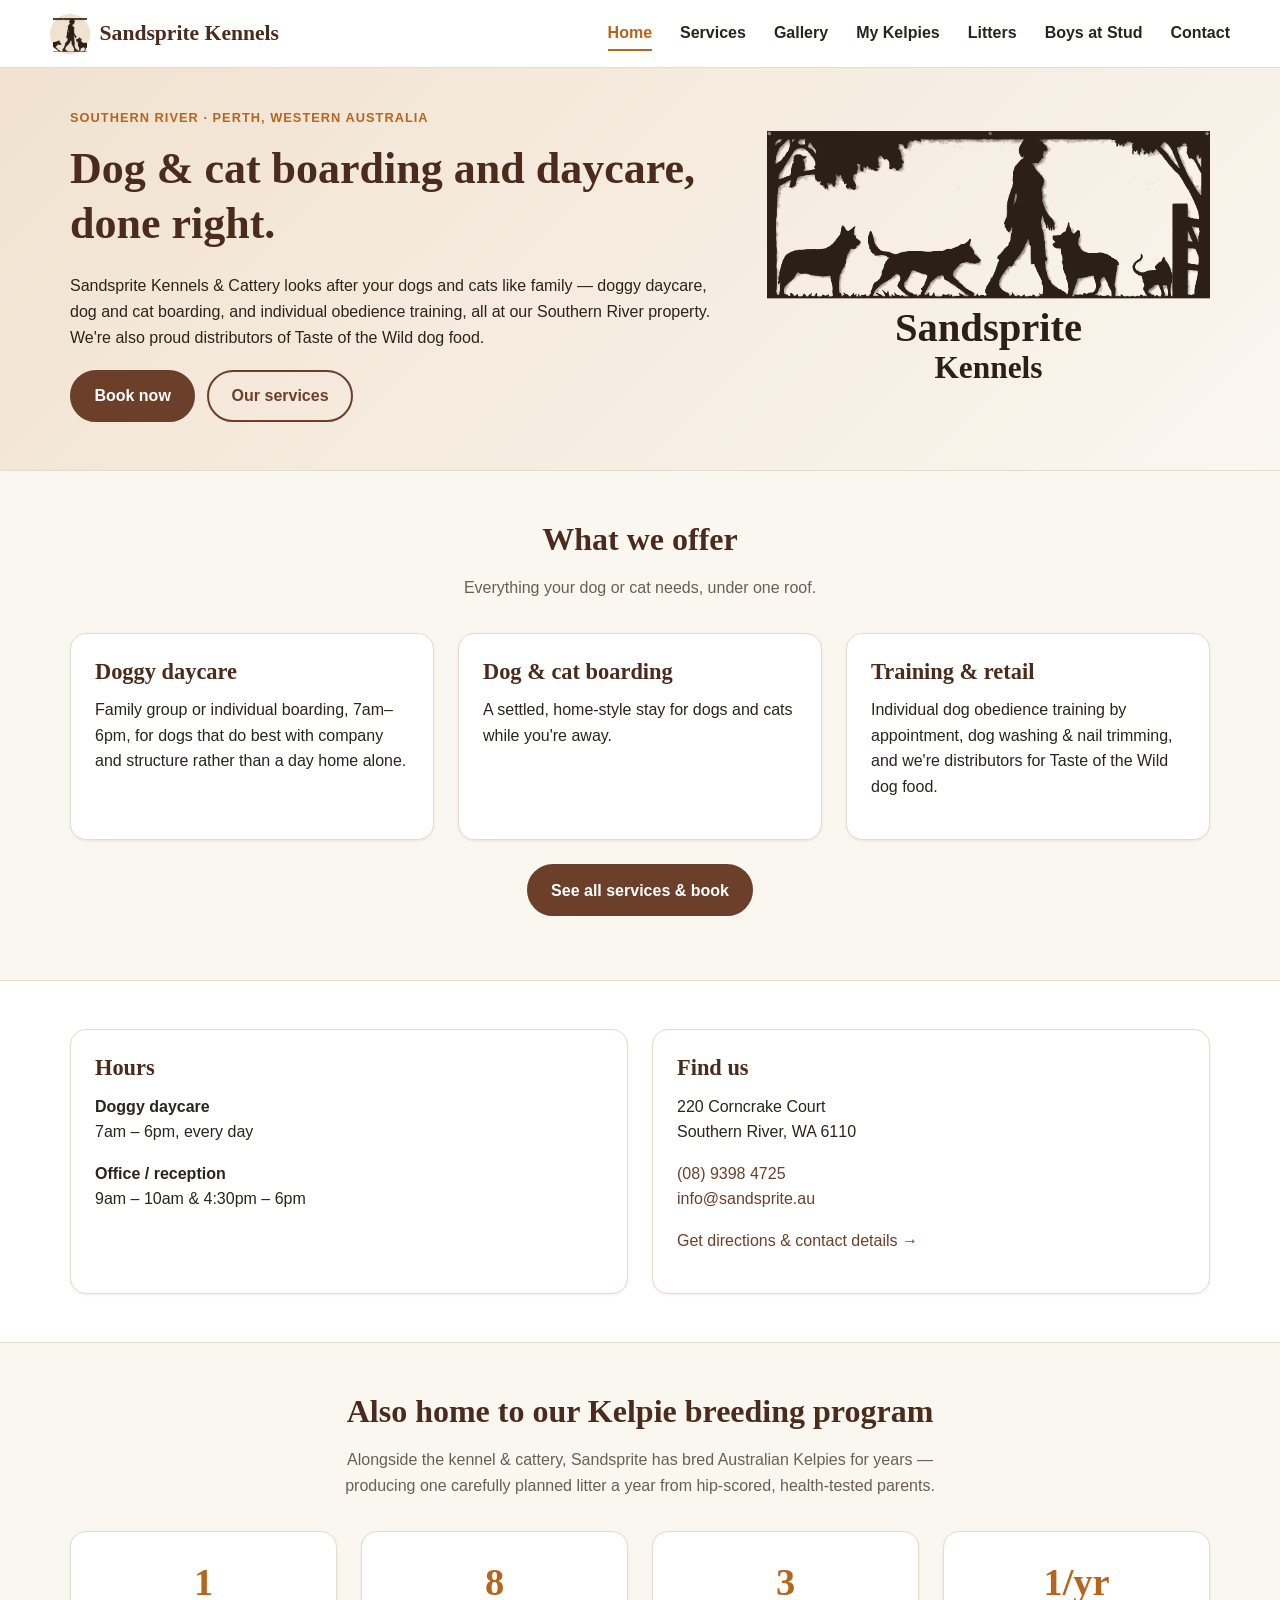
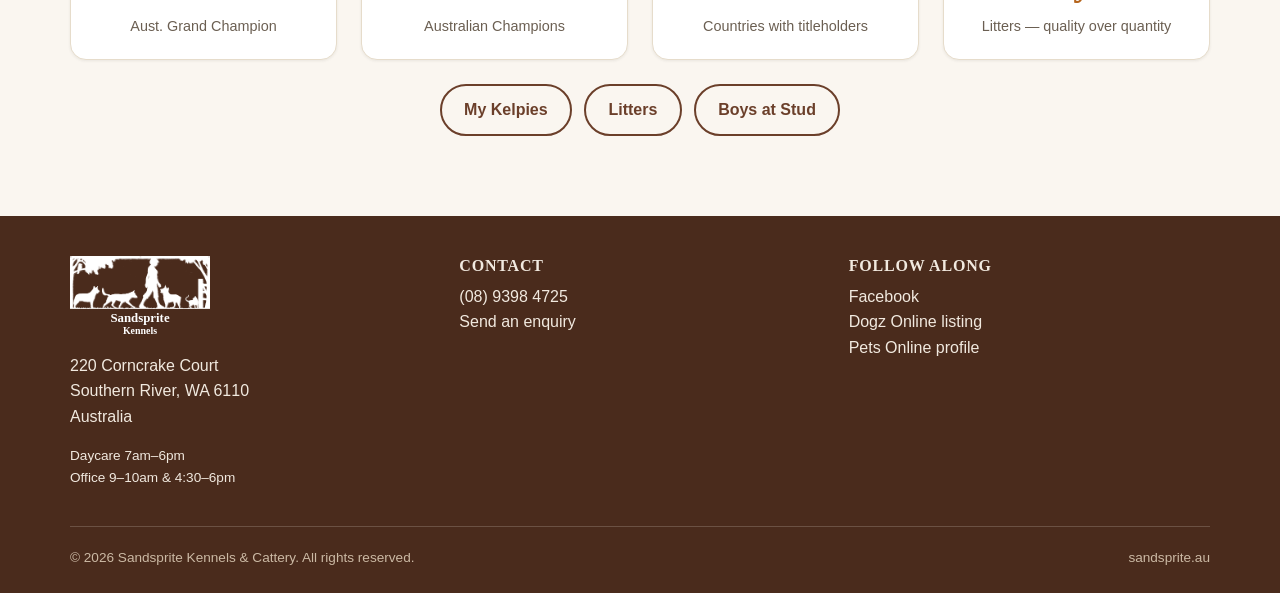
==== commit a171034d: "Correct doggy daycare copy: available, not 1:1 supervised play Reverts the "currently unavailable" f" ====
--- a/index.html
+++ b/index.html
@@ -39,7 +39,7 @@
       <div class="hero-copy">
         <p class="eyebrow">Southern River &middot; Perth, Western Australia</p>
         <h1>Dog &amp; cat boarding and daycare, done right.</h1>
-        <p>Sandsprite Kennels &amp; Cattery looks after your dogs and cats like family — doggy daycare (currently unavailable), dog and cat boarding, and individual obedience training, all at our Southern River property. We're also proud distributors of Taste of the Wild dog food.</p>
+        <p>Sandsprite Kennels &amp; Cattery looks after your dogs and cats like family — doggy daycare, dog and cat boarding, and individual obedience training, all at our Southern River property. We're also proud distributors of Taste of the Wild dog food.</p>
         <div class="btn-row">
           <a class="btn btn-solid" href="https://petmanager.app/portal?token=ac464deee90670b23e10fb9045203dd208fde497" rel="noopener" target="_blank">Book now</a>
           <a class="btn" href="services.html">Our services</a>
@@ -59,8 +59,8 @@
       </div>
       <div class="grid grid-3">
         <div class="card">
-          <h3>Doggy daycare <span class="unavailable-note">(Currently unavailable)</span></h3>
-          <p>Supervised play and company, 7am&ndash;6pm, for dogs that do best with structure rather than a day home alone.</p>
+          <h3>Doggy daycare</h3>
+          <p>Family group or individual boarding, 7am&ndash;6pm, for dogs that do best with company and structure rather than a day home alone.</p>
         </div>
         <div class="card">
           <h3>Dog &amp; cat boarding</h3>
@@ -80,7 +80,7 @@
       <div class="grid grid-2">
         <div class="card">
           <h3>Hours</h3>
-          <p><strong>Doggy daycare (Currently unavailable)</strong><br>7am &ndash; 6pm, every day</p>
+          <p><strong>Doggy daycare</strong><br>7am &ndash; 6pm, every day</p>
           <p class="mt-0" style="margin-bottom:0;"><strong>Office / reception</strong><br>9am &ndash; 10am &amp; 4:30pm &ndash; 6pm</p>
         </div>
         <div class="card">
